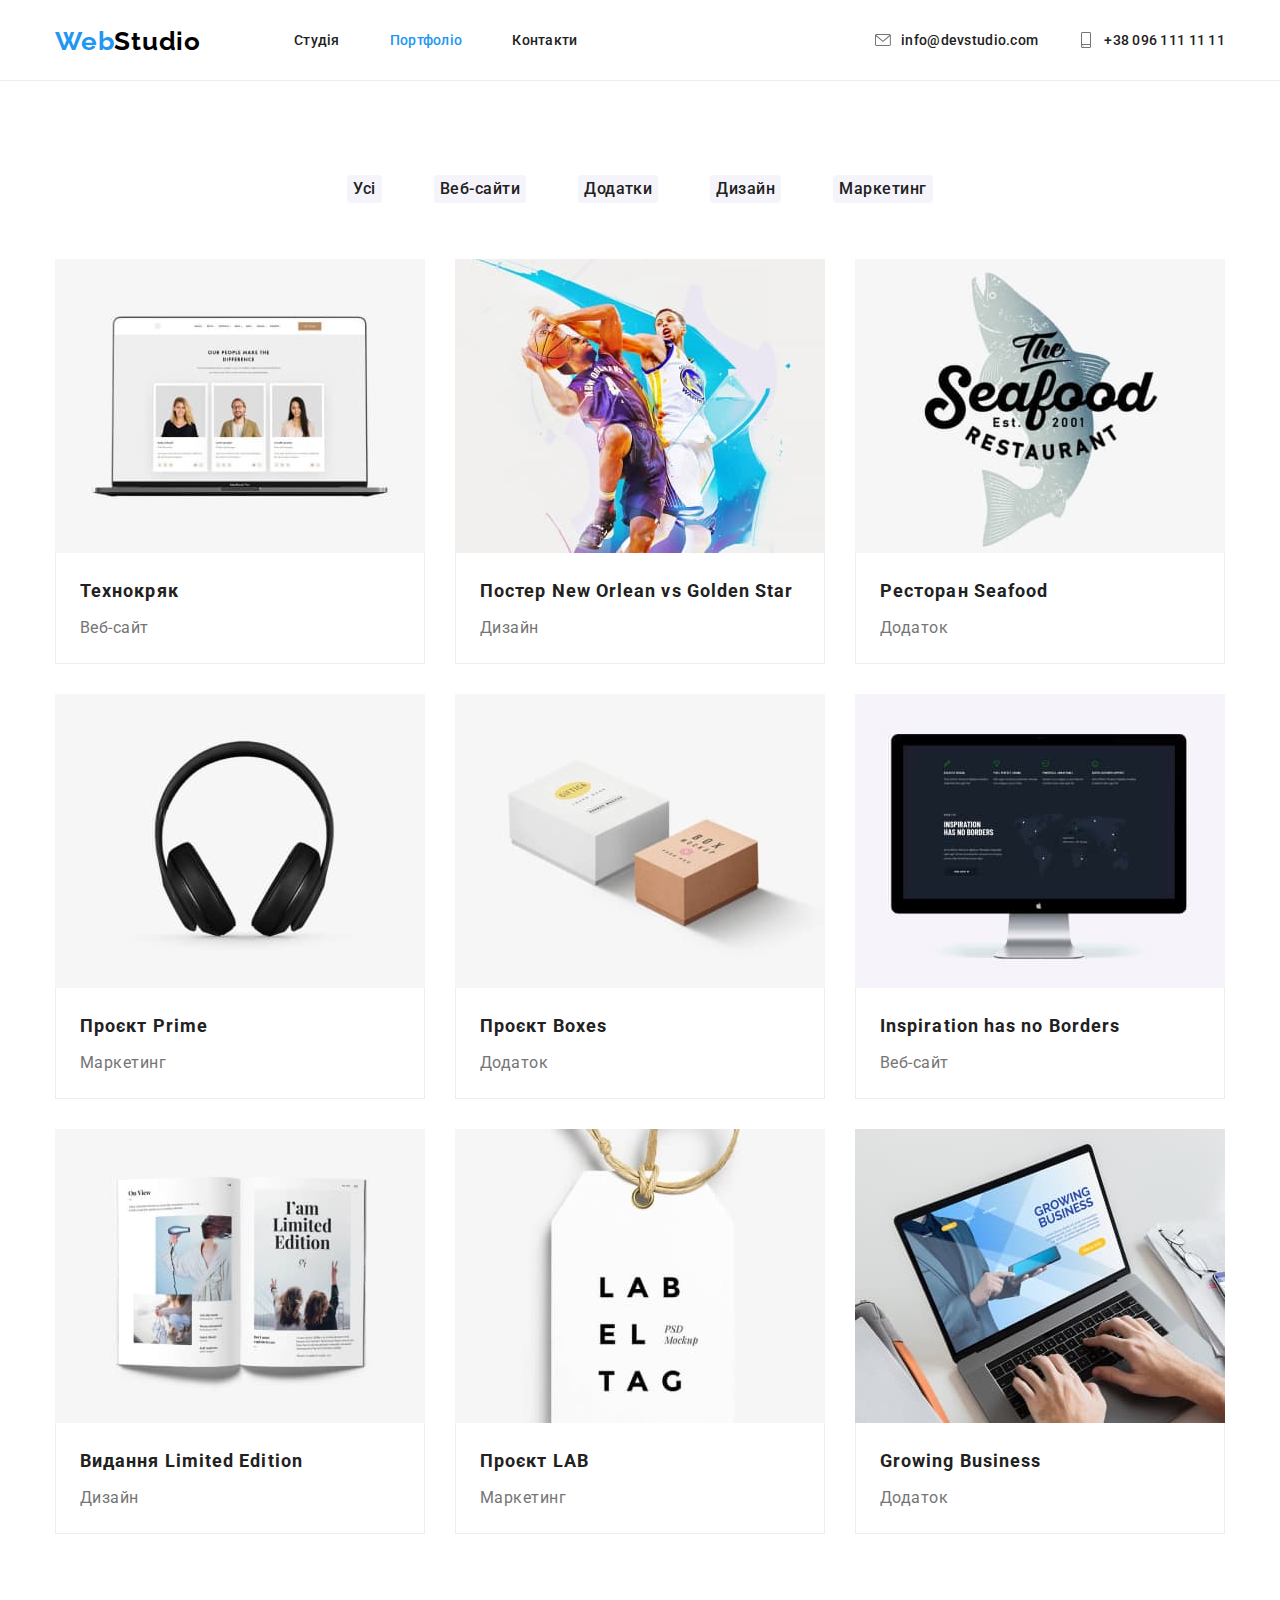
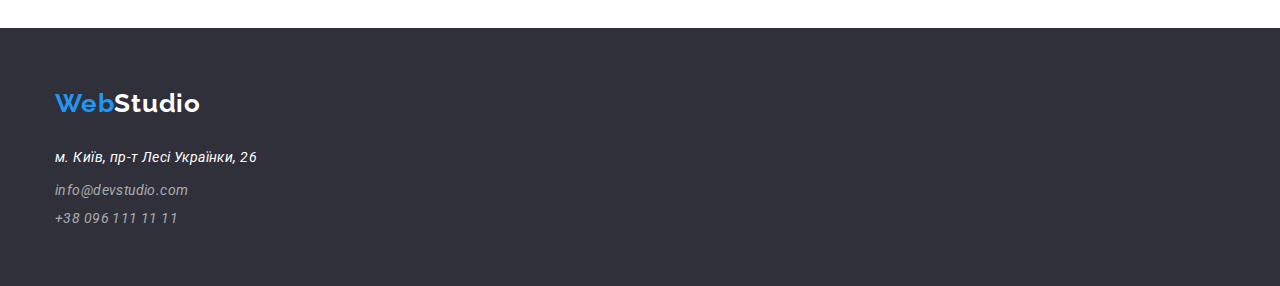
==== portfolio.html @ ba964e31 "Завершено соціальні іконки" ====
<!DOCTYPE html>
<html lang="uk">
<head>
    <meta charset="UTF-8">
    <meta name="viewport" content="width=device-width, initial-scale=1.0">
    <title>Портфоліо</title>
    <link rel="preconnect" href="https://fonts.googleapis.com">
    <link rel="preconnect" href="https://fonts.gstatic.com" crossorigin>
    <link href="https://fonts.googleapis.com/css2?family=Raleway:ital,wght@0,700;1,700&family=Roboto:ital,wght@0,400;0,500;0,700;0,900;1,400;1,500;1,700;1,900&display=swap" rel="stylesheet">
    <link rel="stylesheet" href="https://cdn.jsdelivr.net/npm/modern-normalize@2.0.0/modern-normalize.min.css">
    <link rel="stylesheet" href="./css/styles.css">
</head>
<body>
    <header class="header">
        <div class="container">
            <div class="page-header-container">
                <nav class="nav">
                    <a class="logo-header link" href="./index.html" lang="en">Web<span class="logo-header-text" lang="en">Studio</span></a>
                    <ul class="main-menu list">
                        <li class="menu-item">
                            <a class="menu-link link" href="./index.html">Студія</a>
                        </li>
                        <li class="menu-item">
                            <a class="menu-link link current" href="./portfolio.html">Портфоліо</a>
                        </li>
                        <li class="menu-item">
                            <a class="menu-link link" href="#">Контакти</a>
                        </li>
                    </ul>
                </nav>
                <ul class="contact-menu list">
                    <li class="contact-menu-item">
                        <a class="contact-menu-link link" href="mailto:info@devstudio.com">
                            <svg class="contact-icon-envelope" aria-hidden="true">
                                <use href="./images/sprite.svg#icon-envelope"></use>
                            </svg>    
                            info@devstudio.com</a>
                    </li>
                    <li class="contact-menu-item">
                        <a class="contact-menu-link link" href="tel:+380961111111">
                            <svg class="contact-icon-smartphone" aria-hidden="true">
                                <use href="./images/sprite.svg#icon-smartphone"></use>
                            </svg> 
                            +38 096 111 11 11</a>
                    </li>
                </ul>
            </div>
        </div>
    </header>
    <main>
    <section class="section">
        <div class="container">
            <h1 class="portfolio-title visually-hidden">Фільтри</h1>
            <ul class="filter-list list">
                <li class="filter-list-item"><button class="button-filter" type="button">Усі</button></li>
                <li class="filter-list-item"><button class="button-filter" type="button">Веб-сайти</button></li>
                <li class="filter-list-item"><button class="button-filter" type="button">Додатки</button></li>
                <li class="filter-list-item"><button class="button-filter" type="button">Дизайн</button></li>
                <li class="filter-list-item"><button class="button-filter" type="button">Маркетинг</button></li>
            </ul>
            <ul class="project-list list">
                <li class="project-list-item">
                    <a class="project-list-link">
                        <img class="project-image" src="./images/Portfolio/project-1.jpg" alt="Проект 1 Веб-сайт Технокряк" width="370" height="294">
                        <div class="project-card">
                            <h2 class="subtitle-project">Технокряк</h2>
                            <p class="subtitle-project-text">Веб-сайт</p>
                        </div>
                    </a>                     
                </li>
                <li class="project-list-item">
                    <a class="project-list-link" >
                        <img class="project-image" src="./images/Portfolio/project-2.jpg" alt="Проект 2 Дизайн Постер New Orlean vs Golden Star" width="370" height="294">
                        <div class="project-card">
                            <h2 class="subtitle-project">Постер New Orlean vs Golden Star</h2>
                            <p class="subtitle-project-text">Дизайн</p>
                        </div>
                    </a>
                </li>
                <li class="project-list-item">
                    <a class="project-list-link">
                        <img class="project-image" src="./images/Portfolio/project-3.jpg" alt="Проект 3 Додаток Ресторан Seafood" width="370" height="294">
                        <div class="project-card">
                            <h2 class="subtitle-project">Ресторан Seafood</h2>
                            <p class="subtitle-project-text">Додаток</p>
                        </div>
                    </a>
                </li>
                <li class="project-list-item">
                    <a class="project-list-link">
                        <img class="project-image" src="./images/Portfolio/project-4.jpg" alt="Проект 4 Маркетинг Проєкт Prime" width="370" height="294">
                        <div class="project-card">
                            <h2 class="subtitle-project">Проєкт Prime</h2>
                            <p class="subtitle-project-text">Маркетинг</p>
                        </div>
                    </a>
                </li>
                <li class="project-list-item">
                   <a class="project-list-link">
                        <img class="project-image" src="./images/Portfolio/project-5.jpg" alt="Проект 5 Додаток Проєкт Boxes" width="370" height="294">
                        <div class="project-card">
                            <h2 class="subtitle-project">Проєкт Boxes</h2>
                            <p class="subtitle-project-text">Додаток</p>
                        </div>
                   </a>
                </li>
                <li class="project-list-item">
                    <a class="project-list-link">
                        <img class="project-image" src="./images/Portfolio/project-6.jpg" alt="Проект 6 Веб-сайт Inspiration has no Borders" width="370" height="294">
                        <div class="project-card"> 
                            <h2 class="subtitle-project">Inspiration has no Borders</h2>
                            <p class="subtitle-project-text">Веб-сайт</p>
                        </div>
                    </a>
                </li>
                <li class="project-list-item">
                    <a class="project-list-link">
                        <img class="project-image" src="./images/Portfolio/project-7.jpg" alt="Проект 7 Дизайн Видання Limited Edition" width="370" height="294">
                        <div class="project-card">
                            <h2 class="subtitle-project">Видання Limited Edition</h2>
                            <p class="subtitle-project-text">Дизайн</p>
                        </div>
                    </a>
                </li>
                <li class="project-list-item">
                    <a class="project-list-link">
                        <img class="project-image" src="./images/Portfolio/project-8.jpg" alt="Проект 8 Маркетинг Проєкт LAB" width="370" height="294">
                        <div class="project-card">
                            <h2 class="subtitle-project">Проєкт LAB</h2>
                            <p class="subtitle-project-text">Маркетинг</p>
                        </div>
                    </a>
                </li>
                <li class="project-list-item">
                    <a class="project-list-link">
                        <img class="project-image" src="./images/Portfolio/project-9.jpg" alt="Проект 9 Додаток Growing Business" width="370" height="294">
                        <div class="project-card">
                            <h2 class="subtitle-project">Growing Business</h2>
                            <p class="subtitle-project-text">Додаток</p>
                        </div>
                    </a>
                </li>
            </ul>
        </div>
    </section>    
    </main>
    <footer class="footer">
        <div class="container">
            <div class="footer-inner">
                <a class="logo-footer link" href="/index.html" lang="en">Web<span class="logo-footer-text" lang="en">Studio</span></a>
                <address>
                    <ul class="footer-list list">
                        <li class="footer-list-item">
                            <a class="contact-footer-map-link link" href="https://goo.gl/maps/EoegXwq1jvdQCy4Y8" target="_blank" rel="noopener noreferrer">м. Київ, пр-т Лесі Українки, 26</a>
                        </li>
                        <li class="footer-list-item">
                            <a class="contact-footer-link link" href="mailto:info@devstudio.com">info@devstudio.com</a>
                        </li>
                        <li class="footer-list-item">
                            <a class="contact-footer-link link" href="tel:+380961111111">+38 096 111 11 11</a>
                        </li>
                    </ul>
                </address>
            </div>
        </div>
    </footer>
</body>
</html>
---- css/styles.css ----
:root{
    --primary-color: #212121;
    --color-logo: #2196F3;
    --color-logo-header-text: #000000;
    --color-logo-footer-text: #FFFFFF;
    --accent-color: #2196F3;
    --main-title-color: #FFF;
    --button-text-color: #FFF;
    --button-background-color: #2196F3;
    --button-filter-background-color: #F5F4FA;;
    --button-filter-background-color-accent: #2196F3;
    --button-filter-text-color: #212121;
    --button-filter-text-color-accent: #FFFFFF;
    --color-border-card-team: #FFF;
    --color-border-project-card: #EEE;
    --futter-contact-map-text: #FFF;
    --futter-contact-text: rgba(255, 255, 255, 0.60);
    --text-section-p: #757575;
    --project-text-p: #757575;
    --primary-font: Roboto; sans-serif;
    --secondary-font: Raleway; sans-serif;
    --background-color-primary:#FFF;
    --background-color-hero: #C4C4C4;
    --background-color-section-team: #F5F4FA; 
    --background-color-footer: #2F303A;
    --background-color-project-card:#FFF;
    --color-icon-envelope: #757575;
    --color-icon-envelope-accent: #2196F3;
    --background-color-icon-element: #F5F4FA;
    --color-social-icon: #AFB1B8;
    --color-social-icon-accent: #FFFFFF;
    --background-color-social-icon: #FFFFFF;
    --background-color-social-icon-accent: #2196F3;

}

body {
    font-family: var(--primary-font); sans-serif;
    font-weight: 400;
    background-color: var(--background-color-primary);
    color: var(--primary-color);
    font-size: 14px;
    letter-spacing: 0.03em;
}

.list {
    list-style: none;
}

.link {
    text-decoration: none;
}

h1,
h2,
h3,
h4,
h5,
h6,
p {
    margin-top: 0;
    margin-bottom: 0;
}

ul, ol {
    margin-top: 0;
    margin-bottom: 0;
    padding-left: 0;
}
 img {
    display: block;
 }

 button {
    cursor: pointer;
 }
/*---------------------COMPONENTS----------------------*/

.title {
    color: var(--primary-color);
    text-align: center;
    font-size: 36px;
    font-family: var(--primary-font);
    font-weight: 700;
    line-height: normal;
    letter-spacing: 1.08px;
    margin-bottom: 50px;
}

.container {
    width: 1200px;
    margin-left: auto;
    margin-right: auto;
    padding-left: 15px;
    padding-right: 15px;
}

.section {
    padding-top: 94px;
    padding-bottom: 94px;
}

.visually-hidden {
    position: absolute;
    width: 1px;
    height: 1px;
    margin: -1px;
    border: 0;
    padding: 0;    
    white-space: nowrap;
    clip-path: inset(100%);
    clip: rect(0 0 0 0);
    overflow: hidden;
}

/*---------------------/COMPONENTS----------------------*/

/*---------------------LOGO-----------------------------*/
.logo-header {
    font-size: 26px;
    font-family: var(--secondary-font);
    font-weight: 700;
    line-height: normal;
    letter-spacing: 0.78px;
    color: var(--color-logo);
    margin-right: 93px;
    padding-top: 25px;
    padding-bottom: 24px;
}

.logo-header-text {
    font-size: 26px;
    font-family: var(--secondary-font);
    font-weight: 700;
    line-height: normal;
    letter-spacing: 0.78px;
    color: var(--color-logo-header-text);
}

.logo-footer {
    color: var(--color-logo);
    font-size: 26px;
    font-family: var(--secondary-font);
    font-weight: 700;
    line-height: normal;
    letter-spacing: 0.78px;
    margin-bottom: 28px;
    
}

.logo-footer-text {
    font-size: 26px;
    font-family: var(--secondary-font);
    font-weight: 700;
    line-height: normal;
    letter-spacing: 0.78px;
    color: var(--color-logo-footer-text);
}


/*---------------------/LOGO-----------------------------*/

/*----------------------HEADER-------------------------*/
.header {
    border-bottom: 1px solid #ECECEC;
    background-color: ;
}

.menu-link {  
    color: var(--primary-color);  
    font-family: var(--primary-font);
    font-weight: 500;
    line-height: normal;
    letter-spacing: 0.28px;
    padding: 32px 0px;
}
  

.menu-link:hover,
.menu-link:focus {
    color: var(--accent-color);
}

.current {
    color: var(--accent-color);
}

.contact-menu-link {
    color: var(--primary-color);
    font-family: var(--primary-font) ;
    font-weight: 500;
    line-height: normal;
    letter-spacing: 0.28px;
    padding: 32px 0px;
    display: flex;
    align-items: center;
}

.contact-menu-link:hover,
.contact-menu-link:focus {
    color: var(--accent-color);
}

.page-header-container {
    display: flex;
    align-items: center;
}

.nav {
    display: flex;
    align-items: center;
}

.main-menu {
    display: flex;
    align-items: center;
}

.contact-menu {
    display: flex;
    align-items: center;
    margin-left: auto;
} 

.menu-item:not(:last-child){
    margin-right: 50px;
}

.contact-menu-item:not(:last-child){
    margin-right: 40px;
}

.contact-icon-envelope {
    height: 12px;
    width: 16px;
    margin-right: 10px;
    fill: var(--color-icon-envelope);
}

.contact-menu-link:hover .contact-icon-envelope,
.contact-menu-link:focus .contact-icon-envelope {
    fill: var(--color-icon-envelope-accent);
}

.contact-icon-smartphone {
    height: 16px;
    width: 16px;
    margin-right: 10px;
    fill: var(--color-icon-envelope);
}

.contact-menu-link:hover .contact-icon-smartphone,
.contact-menu-link:focus .contact-icon-smartphone {
    fill: var(--color-icon-envelope-accent);
}

/*----------------------/HEADER------------------------*/

/*---------------------HERO--------------------------*/

.hero {
    height: 600px;
    max-width: 1600px;
    margin-left: auto;
    margin-right: auto;
    background-color: var(--background-color-hero);
    background-image: linear-gradient(rgba(47, 48, 58, 0.40), rgba(47, 48, 58, 0.40)), url(../images/hero/bg.jpg);
    background-size: cover;
}

.main-title {
    text-align: center;
    font-size: 44px;
    font-family: var(--primary-font) ;
    font-weight: 900;
    line-height: 1.36;
    letter-spacing: 2.64px;
    text-transform: uppercase;
    color: var(--main-title-color);
    width: 696px;
    margin-left: auto;
    margin-right: auto;
    margin-bottom: 30px;
}

.modal-button {
    color: var(--button-text-color);
    background-color: var(--button-background-color);
    text-align: center;
    font-size: 16px;
    font-family: var(--primary-font);
    font-weight: 700;
    line-height: 1.88;
    letter-spacing: 0.96px;   
    padding: 10px 24px; 
    display: block;
    margin-left: auto;
    margin-right: auto;
    border: none;
    border-radius: 4px;
}

.hero-section {
    padding-top: 200px;
    padding-bottom: 200px;

}


/*----------------------/HERO--------------------------*/


/*----------------------FEATURES----------------------*/
.section-list-features {
    display: flex;
    flex-wrap: wrap;
    gap: 30px;
}

.section-list-item {
    max-width: 270px;
    flex-basis: calc((100%-90px)/4);
}

.subtitle {
    color: var(--primary-color);
    font-size: 14px;
    font-family: var(--primary-font);
    font-weight: 700;
    line-height: normal;
    letter-spacing: 0.42px;
    text-transform: uppercase;
    margin-bottom: 10px;
}

.text-item {
    color: var(--text-section-p);
    font-family: var(--primary-font);
    line-height: 1.71;
    letter-spacing: 0.42px;
}

.section-list-icon {
    display: flex;
    justify-content: center; 
    align-items: center;
    width: 270px;
    height: 120px;
    margin-bottom: 30px;
    border: none;
    border-radius: 4px;
    background-color: var(--background-color-icon-element);
   
}

.section-list-icon-element {
    width: 70px;
    height: 70px;
}

/*----------------------/FEATURES----------------------*/

/*----------------------WE-DO--------------------------*/

/*----------------------/WE-DO--------------------------*/
.section-list-galery {
    display: flex;
    flex-wrap: wrap;
    gap: 30px;
}

.section-list-galery-item {
    flex-basis: calc((100%-60px)/3);
}

.do-section {
    padding-top: 0px;
}

/*----------------------OUR-TEAM--------------------------*/
.section-team {
    background-color:var(--background-color-section-team) ;
}
.subtitle-image-item {
    color: var(--primary-color);
    text-align: center;
    font-size: 16px;
    font-family: var(--primary-font);
    font-weight: 500;
    line-height: normal;
    letter-spacing: 0.48px;
}

.subtitle-image-item-text {
    color: var(--text-section-p);
    text-align: center;
    font-size: 16px;
    font-family: var(--primary-font);
    line-height: normal;
    letter-spacing: 0.48px;
}
.section-list-team {
    display: flex;
    flex-wrap: wrap;
    gap: 30px;
}

.section-list-team-item {
    flex-basis: calc((100%-90px)/4);
    border:  var(--color-border-card-team);
    border-radius: 0px 0px 4px 4px;
    box-shadow: 0px 2px 1px 0px rgba(0, 0, 0, 0.20), 0px 1px 1px 0px rgba(0, 0, 0, 0.14), 0px 1px 3px 0px rgba(0, 0, 0, 0.12);
}

.subtitle-team-item {
    padding-top: 30px;
    padding-bottom: 30px;
}

.subtitle-image-item {
    margin-bottom: 10px;
}

.social-list {
    display: flex;
    justify-content: center;
    align-items: center; 
    gap: 10px;
    margin-top: 16px;
}
.social-list-item {

}

.social-list-link {
    width: 44px;
    height: 44px;
    margin: 0 auto;
    display: flex;
    justify-content: center;
    align-items: center;
    background-color: var();
    border: none;
    border-radius: 50%;
    
    
}

.social-list-icon {
    width: 20px;
    height: 20px;
    fill: var(--color-social-icon);
}

.social-list-link:hover .social-list-icon,
.social-list-link:focus .social-list-icon {
    fill: var(--color-social-icon-accent);
  
}  

.social-list-link:hover, 
.social-list-link:focus  {
    background-color: var(--background-color-social-icon-accent);
  
}  

/*----------------------/OUR-TEAM--------------------------*/

/*----------------------FOOTER----------------------------*/

.footer {
    background-color: var(--background-color-footer);
    padding-top: 60px;
    padding-bottom: 60px;
}
.contact-footer-map-link {
    color: var(--futter-contact-map-text);
    font-size: 14px;
    font-family: var(--primary-font);
    line-height: 1.71;
    letter-spacing: 0.42px;
}

.contact-footer-map-link:hover,
.contact-footer-map-link:focus {
    color: var(--accent-color);
}

.contact-footer-link {
    color: var(--futter-contact-text);
    font-family: var(--primary-font);
    letter-spacing: 0.42px;
}

.contact-footer-link:hover,
.contact-footer-link:focus {
    color: var(--accent-color);
}

.footer-inner {
    display: flex;
    flex-direction: column;
}

.footer-list {
    display: flex;
    flex-direction: column;
}

.footer-list-item {
    display: block;

}

.footer-list-item:not(:last-child) {
    margin-bottom: 12px;
    
}

/*----------------------/FOOTER--------------------------*/


/*----------------------PORTFOLIO----------------------------*/

.portfolio-title {
    margin-left: auto;
    margin-right: auto;
}

.button-filter {
    color: var(--button-filter-text-color);
    background-color: var(--button-filter-background-color);
    text-align: center;
    font-size: 16px;
    font-family: var(--primary-font);
    font-style: normal;
    font-weight: 500;
    line-height: 1.63;
    letter-spacing: 0.48px;
    border: none;
    border-radius: 4px;    
}

.button-filter:hover,
.button-filter:focus {
    color: var(--button-filter-text-color-accent);
    background-color: var(--button-filter-background-color-accent);
    box-shadow: 0px 2px 2px 0px rgba(0, 0, 0, 0.12), 0px 1px 2px 0px rgba(0, 0, 0, 0.08), 0px 3px 1px 0px rgba(0, 0, 0, 0.10);
    
}

.subtitle-project {
    color: var(--primary-color);
    font-size: 18px;
    font-family: var(--primary-font);
    font-style: normal;
    font-weight: 700;
    line-height: 2.0;
    letter-spacing: 1.08px;
    margin-bottom: 4px;
}

.subtitle-project-text {
    color: var(--project-text-p);
    font-size: 16px;
    font-family: var(--primary-font);
    font-style: normal;    
    line-height: 1.88;
    letter-spacing: 0.48px;
}

.filter-list {
    display: flex;
    justify-content: center;
    margin-bottom: 56px;
}

.filter-list-item:not(:last-child) {
    margin-right: 52px;
}

.project-list {
    display: flex;
    flex-wrap: wrap;
    gap: 30px;
}

.project-list-item {
    flex-basis: calc((100%-60px)/3);
}

.project-list-link {
    display: block;
}

.project-list-link:hover,
.project-list-item:focus {
    box-shadow: 1px 4px 6px 0px rgba(0, 0, 0, 0.16), 0px 4px 4px 0px rgba(0, 0, 0, 0.06), 0px 1px 1px 0px rgba(0, 0, 0, 0.12);
}



.project-card {
    border-left: 1px solid var(--color-border-project-card);
    border-right: 1px solid var(--color-border-project-card);
    border-bottom: 1px solid var(--color-border-project-card);
    background: var(--background-color-project-card);
    padding: 20px 24px;

}


/*----------------------/PORTFOLIO----------------------------*/
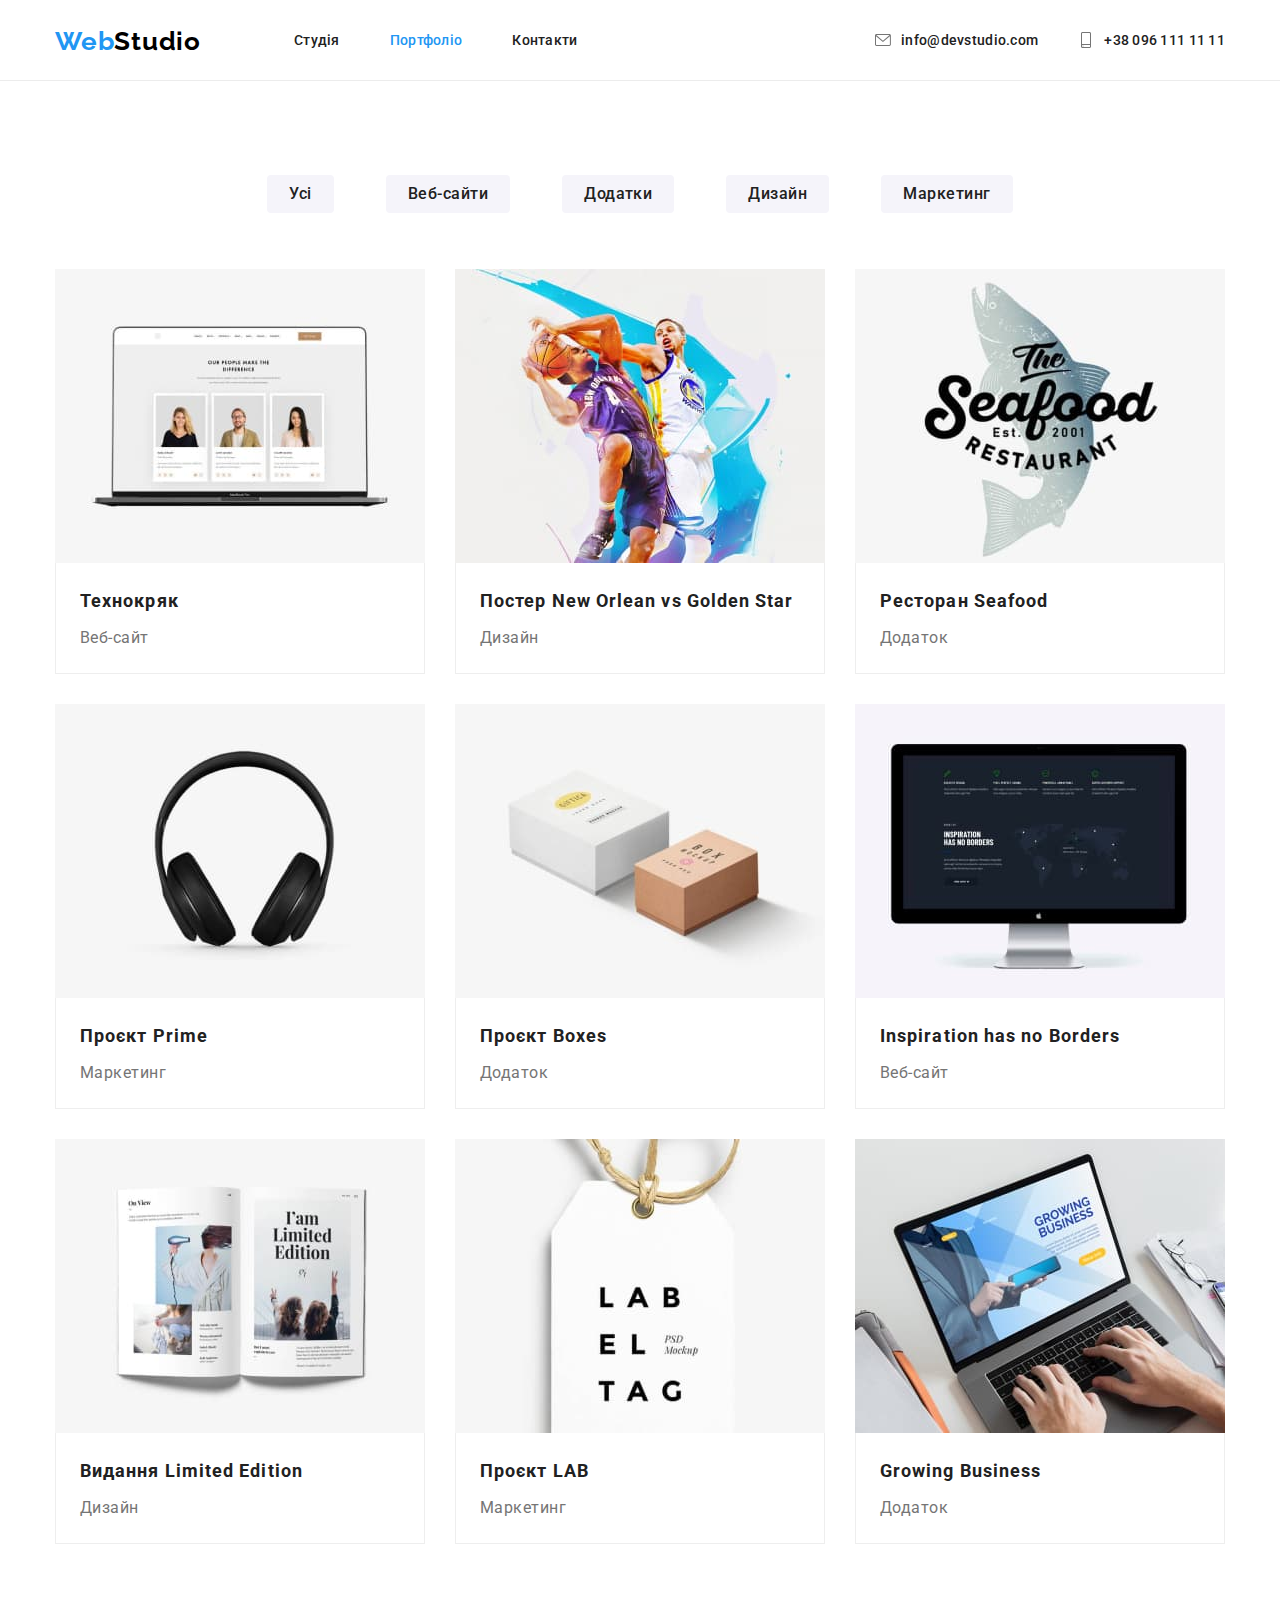
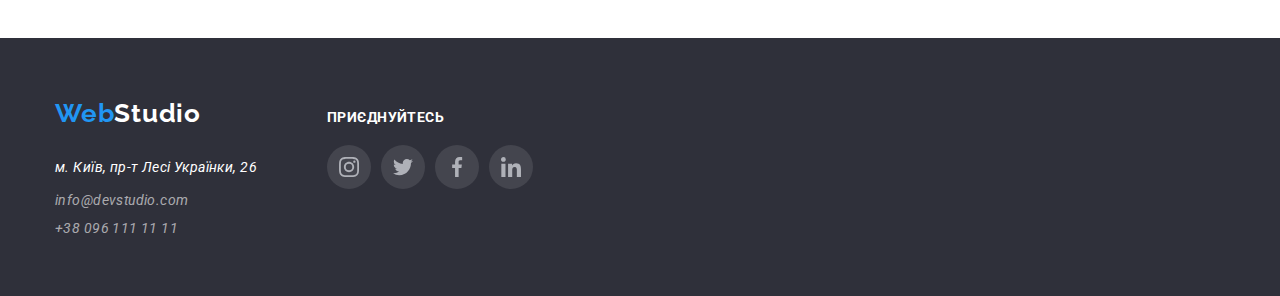
==== commit 3e9b7cd1: "Завершено 4 модуль" ====
--- a/portfolio.html
+++ b/portfolio.html
@@ -145,25 +145,58 @@
     </section>    
     </main>
     <footer class="footer">
-        <div class="container">
-            <div class="footer-inner">
-                <a class="logo-footer link" href="/index.html" lang="en">Web<span class="logo-footer-text" lang="en">Studio</span></a>
-                <address>
-                    <ul class="footer-list list">
-                        <li class="footer-list-item">
-                            <a class="contact-footer-map-link link" href="https://goo.gl/maps/EoegXwq1jvdQCy4Y8" target="_blank" rel="noopener noreferrer">м. Київ, пр-т Лесі Українки, 26</a>
-                        </li>
-                        <li class="footer-list-item">
-                            <a class="contact-footer-link link" href="mailto:info@devstudio.com">info@devstudio.com</a>
-                        </li>
-                        <li class="footer-list-item">
-                            <a class="contact-footer-link link" href="tel:+380961111111">+38 096 111 11 11</a>
-                        </li>
-                    </ul>
-                </address>
-            </div>
-        </div>
-    </footer>
+        <div class="container container-footer">
+             <div class="footer-inner">
+                 <a class="logo-footer link" href="/index.html" lang="en">Web<span class="logo-footer-text" lang="en">Studio</span></a>
+                 <address>
+                 <ul class="footer-list list">
+                     <li class="footer-list-item">
+                         <a class="contact-footer-map-link link" href="https://goo.gl/maps/EoegXwq1jvdQCy4Y8" target="_blank" rel="noopener noreferrer">м. Київ, пр-т Лесі Українки, 26</a>
+                     </li>
+                     <li class="footer-list-item">
+                         <a class="contact-footer-link link" href="mailto:info@devstudio.com">info@devstudio.com</a>
+                     </li>
+                     <li class="footer-list-item">
+                         <a class="contact-footer-link link" href="tel:+380961111111">+38 096 111 11 11</a>
+                     </li>
+                 </ul>
+                 </address>
+             </div>
+             <div class="footer-inner">
+                 <p class="social-footer-text">приєднуйтесь</p>
+                 <ul class="social-list-footer list">
+                     <li class="social-list-item-footer">
+                         <a href="#" class="social-list-link-footer">
+                             <svg class="social-list-icon-footer">
+                                 <use href="./images/sprite.svg#icon-instagram"></use>
+                             </svg>
+                         </a>
+                     </li>
+                     <li class="social-list-item-footer">
+                         <a href="#" class="social-list-link-footer">
+                             <svg class="social-list-icon-footer">
+                                 <use href="./images/sprite.svg#icon-twitter"></use>
+                             </svg>
+                         </a>
+                     </li>
+                     <li class="social-list-item-footer">
+                         <a href="#" class="social-list-link-footer">
+                             <svg class="social-list-icon-footer">
+                                 <use href="./images/sprite.svg#icon-facebook"></use>
+                             </svg>
+                         </a>
+                     </li>
+                     <li class="social-list-item-footer">
+                         <a href="#" class="social-list-link-footer">
+                             <svg class="social-list-icon-footer">
+                                 <use href="./images/sprite.svg#icon-linkedin"></use>
+                             </svg>
+                         </a>
+                     </li>
+                 </ul>
+              </div>
+         </div>
+     </footer>
 </body>
 </html>
 
--- a/css/styles.css
+++ b/css/styles.css
@@ -31,6 +31,14 @@
     --color-social-icon-accent: #FFFFFF;
     --background-color-social-icon: #FFFFFF;
     --background-color-social-icon-accent: #2196F3;
+    --background-color-social-icon-footer-accent: #2196F3;
+    --color-icon-client: #AFB1B8;
+    --color-icon-client-accent: #2196F3;
+    --color-icon-client-border: #AFB1B8;
+    --color-icon-client-border-accent: #2196F3;
+    --color-social-icon-footer: #AFB1B8;
+    --color-social-icon-footer-accent: #FFFFFF;
+    --color-footer-social: #fff;
 
 }
 
@@ -74,6 +82,12 @@
  button {
     cursor: pointer;
  }
+
+ :active, :hover, :focus {
+    outline: 0;
+    outline-offset: 0;
+}
+
 /*---------------------COMPONENTS----------------------*/
 
 .title {
@@ -466,6 +480,55 @@
 
 /*----------------------/OUR-TEAM--------------------------*/
 
+/*----------------------CLIENTS----------------------------*/
+
+.client-list {
+    display: flex;
+    justify-content: center;
+    flex-wrap: wrap;
+    gap: 30px;
+}
+
+.client-list-item {
+    width: 170px;
+    height: 92px;
+    flex-basis: calc((100%-150px)/6);
+    border: 1px solid var(--color-icon-client-border);
+    border-radius: 4px;
+
+}
+
+.client-list-link {
+    display: flex;
+    justify-content: center;
+    align-items: center;
+    width: 170px;
+    height: 92px;
+}
+
+.client-icon {
+    width: 106px;
+    height: 60px;
+    fill: var(--color-icon-client);
+}
+
+
+.client-list-link:hover .client-icon,
+.client-list-link:focus .client-icon {
+    fill: var(--color-icon-client-accent);
+    
+}
+
+
+.client-list-item:hover,
+.client-list-item:focus-within {
+    border: 1px solid var(--color-icon-client-border-accent);
+}
+
+
+/*----------------------/CLIENTS--------------------------*/
+
+
 /*----------------------FOOTER----------------------------*/
 
 .footer {
@@ -500,6 +563,7 @@
 .footer-inner {
     display: flex;
     flex-direction: column;
+    margin-right: 70px;
 }
 
 .footer-list {
@@ -516,6 +580,67 @@
     margin-bottom: 12px;
     
 }
+
+.social-list-footer {
+    display: flex;
+    justify-content: center;
+    align-items: center; 
+    gap: 10px;
+}
+
+.social-list-item-footer {
+
+}
+
+.social-list-link-footer {
+    display: flex;
+    justify-content: center;
+    align-items: center;
+    width: 44px;
+    height: 44px;
+    margin: 0 auto;
+    background-color: rgba(255, 255, 255, 0.10);
+    border: none;
+    border-radius: 50%;
+    
+    
+}
+
+.social-list-icon-footer {
+    width: 20px;
+    height: 20px;
+    fill: var(--color-social-icon-footer);
+}
+
+.social-list-link-footer:hover .social-list-icon-footer,
+.social-list-link-footer:focus .social-list-icon-footer {
+    fill: var(--color-social-icon-footer-accent);
+  
+}  
+
+.social-list-link-footer:hover, 
+.social-list-link-footer:focus  {
+    background-color: var( --background-color-social-icon-footer-accent);
+  
+}  
+
+.social-footer-text {
+    color: var(--color-footer-social);
+    text-align: left;
+    text-transform: uppercase;
+    font-family: var(--primary-font);
+    font-weight: 700;
+    line-height: 1.1428;
+    letter-spacing: 0.42px;
+    margin-bottom: 20px;
+    
+}
+
+.container-footer {
+    display: flex;    
+    align-items: baseline;
+}
+
 
 /*----------------------/FOOTER--------------------------*/
 
@@ -538,7 +663,8 @@
     line-height: 1.63;
     letter-spacing: 0.48px;
     border: none;
-    border-radius: 4px;    
+    border-radius: 4px; 
+    padding: 6px 22px;   
 }
 
 .button-filter:hover,
